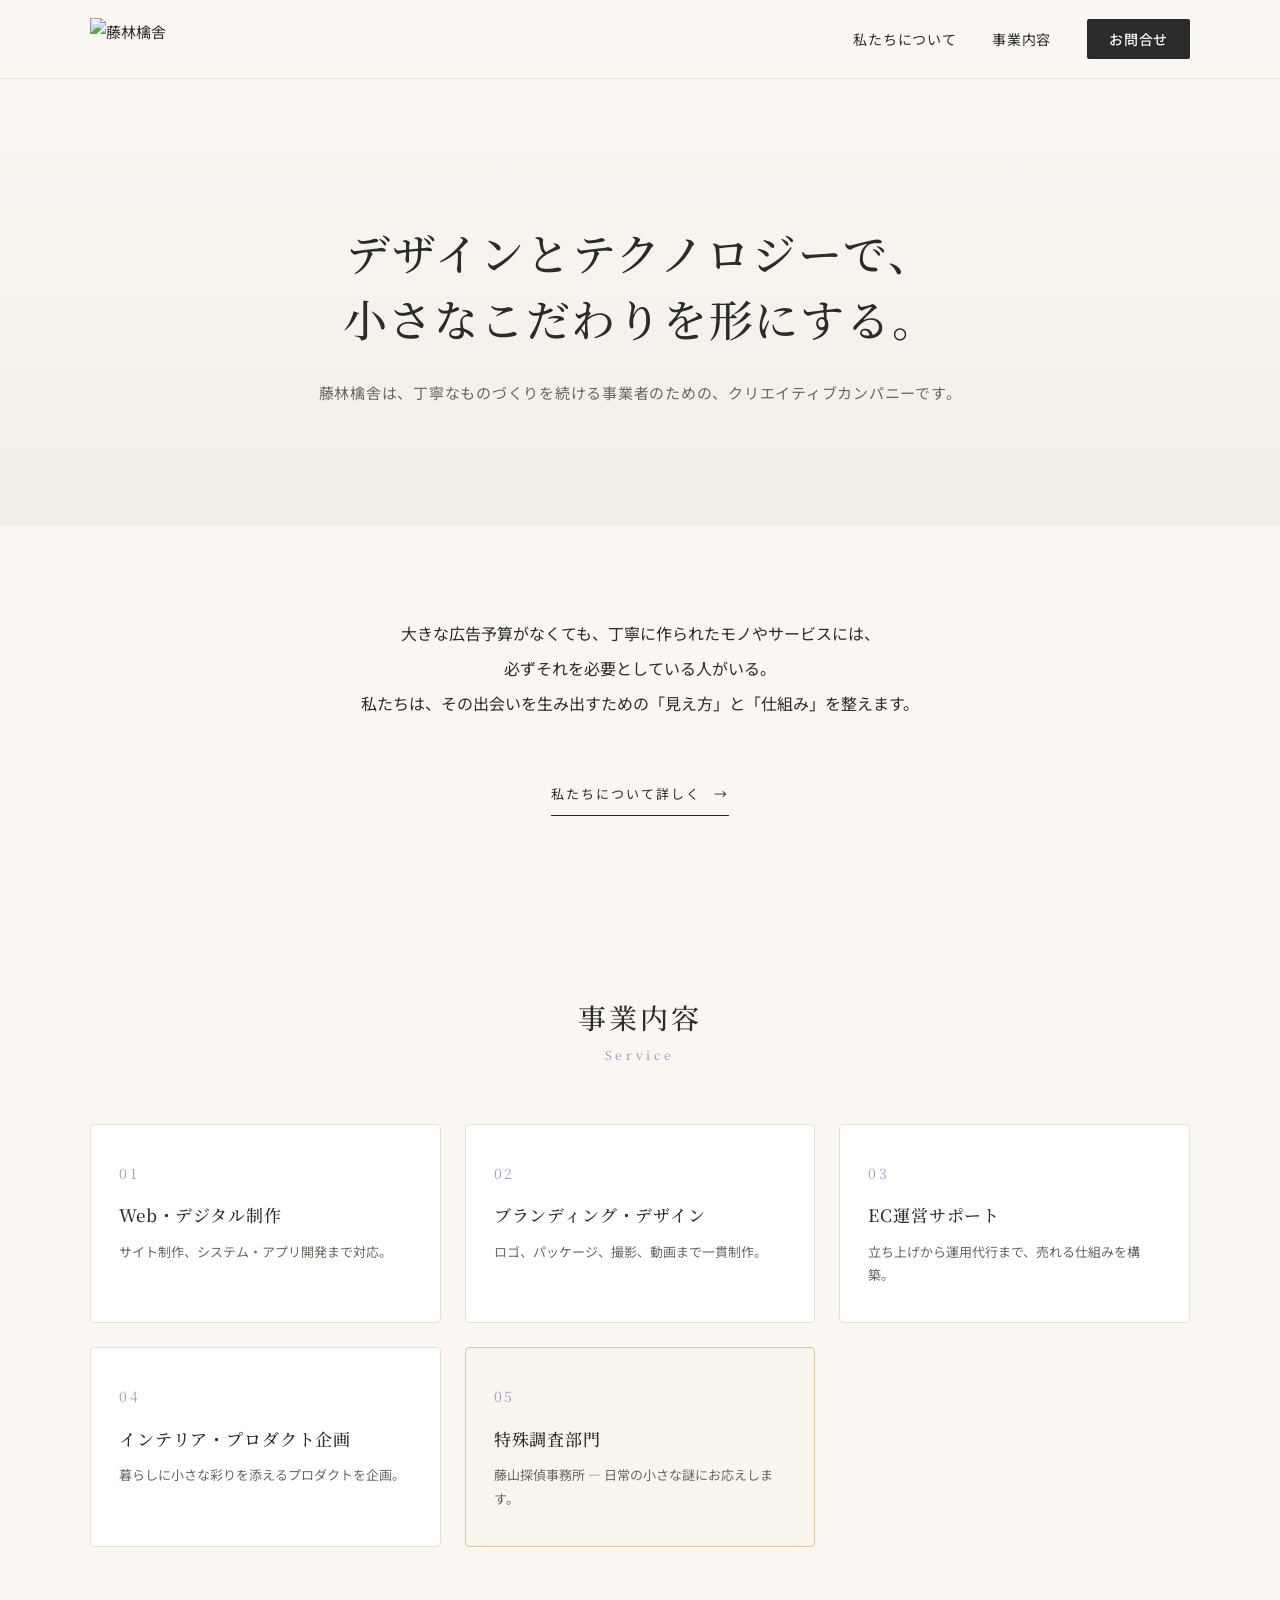
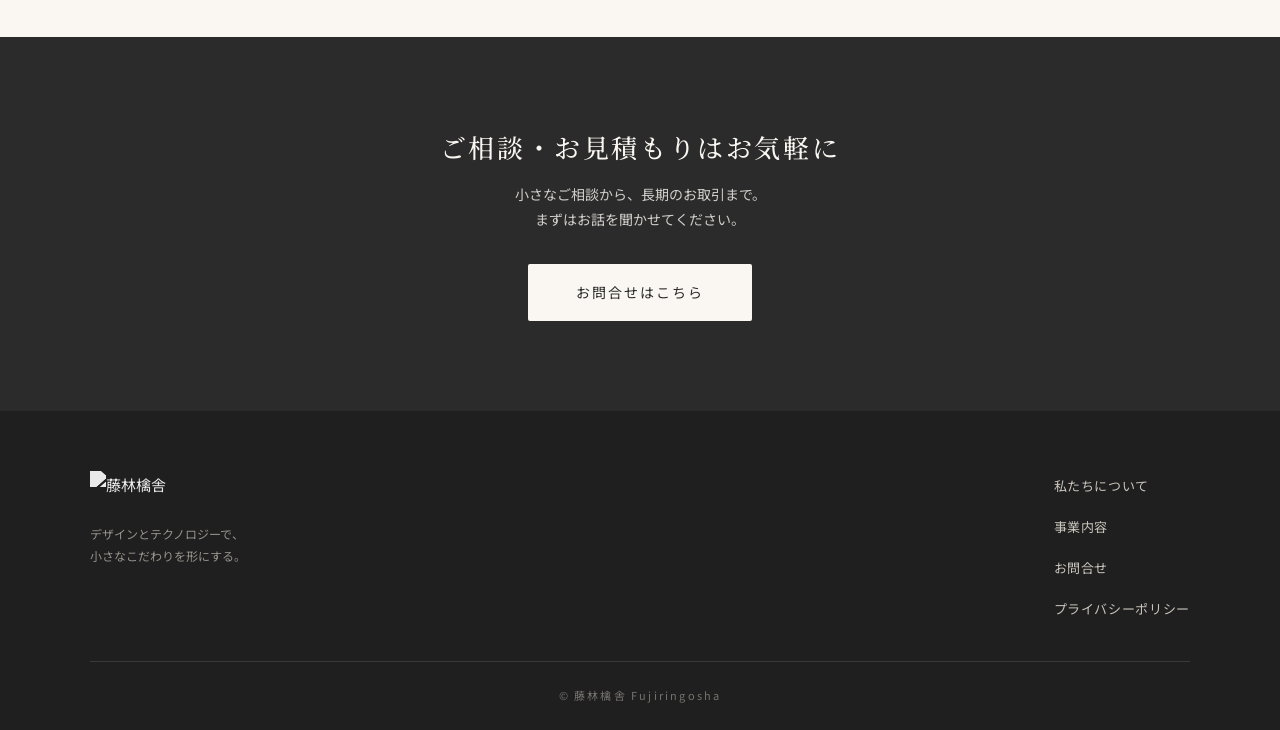
==== index.html @ e3a3d270 "Add files via upload" ====
<!DOCTYPE html>
<html lang="ja">
<head>
<meta charset="UTF-8">
<meta name="viewport" content="width=device-width, initial-scale=1.0">
<meta name="robots" content="noindex">
<title>藤林檎舎 | デザインとテクノロジーで、小さなこだわりを形にする。</title>
<meta name="description" content="藤林檎舎は、Web制作・ブランディング・EC運営サポート・プロダクト企画を手がけるクリエイティブカンパニーです。">
<link rel="stylesheet" href="css/style.css">
<link rel="preconnect" href="https://fonts.googleapis.com">
<link rel="preconnect" href="https://fonts.gstatic.com" crossorigin>
<link href="https://fonts.googleapis.com/css2?family=Noto+Sans+JP:wght@400;500;700&family=Noto+Serif+JP:wght@500;700&display=swap" rel="stylesheet">
</head>
<body>

<header class="site-header">
  <div class="container header-inner">
    <a href="index.html" class="logo">
      <img src="https://fujiringosha.ikakoworks.com/logo_FUJIRINGOSHA.png" alt="藤林檎舎">
    </a>
    <nav class="global-nav">
      <ul>
        <li><a href="about.html">私たちについて</a></li>
        <li><a href="service.html">事業内容</a></li>
        <li><a href="contact.html" class="nav-cta">お問合せ</a></li>
      </ul>
    </nav>
    <button class="hamburger" aria-label="メニュー"><span></span><span></span><span></span></button>
  </div>
</header>

<main>
  <section class="hero">
    <div class="container">
      <h1 class="hero-copy">
        デザインとテクノロジーで、<br>
        小さなこだわりを形にする。
      </h1>
      <p class="hero-sub">藤林檎舎は、丁寧なものづくりを続ける事業者のための、クリエイティブカンパニーです。</p>
    </div>
  </section>

  <section class="section about-intro">
    <div class="container">
      <p class="lead">
        大きな広告予算がなくても、丁寧に作られたモノやサービスには、<br>
        必ずそれを必要としている人がいる。<br>
        私たちは、その出会いを生み出すための「見え方」と「仕組み」を整えます。
      </p>
      <a href="about.html" class="btn-line">私たちについて詳しく <span>→</span></a>
    </div>
  </section>

  <section class="section service-list-section">
    <div class="container">
      <h2 class="section-title">事業内容<span>Service</span></h2>
      <div class="service-grid">
        <a href="service.html#web" class="service-card">
          <span class="service-num">01</span>
          <h3>Web・デジタル制作</h3>
          <p>サイト制作、システム・アプリ開発まで対応。</p>
        </a>
        <a href="service.html#design" class="service-card">
          <span class="service-num">02</span>
          <h3>ブランディング・デザイン</h3>
          <p>ロゴ、パッケージ、撮影、動画まで一貫制作。</p>
        </a>
        <a href="service.html#ec" class="service-card">
          <span class="service-num">03</span>
          <h3>EC運営サポート</h3>
          <p>立ち上げから運用代行まで、売れる仕組みを構築。</p>
        </a>
        <a href="service.html#product" class="service-card">
          <span class="service-num">04</span>
          <h3>インテリア・プロダクト企画</h3>
          <p>暮らしに小さな彩りを添えるプロダクトを企画。</p>
        </a>
        <a href="service.html#investigation" class="service-card special">
          <span class="service-num">05</span>
          <h3>特殊調査部門</h3>
          <p>藤山探偵事務所 — 日常の小さな謎にお応えします。</p>
        </a>
      </div>
    </div>
  </section>

  <section class="section cta-section">
    <div class="container">
      <h2>ご相談・お見積もりはお気軽に</h2>
      <p>小さなご相談から、長期のお取引まで。<br>まずはお話を聞かせてください。</p>
      <a href="contact.html" class="btn-primary">お問合せはこちら</a>
    </div>
  </section>
</main>

<footer class="site-footer">
  <div class="container footer-inner">
    <div class="footer-left">
      <img src="https://fujiringosha.ikakoworks.com/logo_FUJIRINGOSHA.png" alt="藤林檎舎" class="footer-logo">
      <p class="footer-tagline">デザインとテクノロジーで、<br>小さなこだわりを形にする。</p>
    </div>
    <nav class="footer-nav">
      <ul>
        <li><a href="about.html">私たちについて</a></li>
        <li><a href="service.html">事業内容</a></li>
        <li><a href="contact.html">お問合せ</a></li>
        <li><a href="privacy.html">プライバシーポリシー</a></li>
      </ul>
    </nav>
  </div>
  <p class="copyright">© 藤林檎舎 Fujiringosha</p>
</footer>

<script>
  document.querySelector('.hamburger').addEventListener('click', function() {
    document.querySelector('.global-nav').classList.toggle('open');
    this.classList.toggle('active');
  });
</script>

</body>
</html>
---- css/style.css ----
/* ========== Reset & Base ========== */
*, *::before, *::after { box-sizing: border-box; margin: 0; padding: 0; }
html { scroll-behavior: smooth; }
body {
  font-family: 'Noto Sans JP', -apple-system, BlinkMacSystemFont, sans-serif;
  color: #2B2B2B;
  background: #FAF7F2;
  line-height: 1.8;
  font-size: 15px;
  -webkit-font-smoothing: antialiased;
}
img { max-width: 100%; height: auto; display: block; }
a { color: inherit; text-decoration: none; transition: opacity .2s; }
a:hover { opacity: .65; }
ul { list-style: none; }
h1, h2, h3 { font-family: 'Noto Serif JP', serif; font-weight: 500; line-height: 1.5; }

/* ========== Layout ========== */
.container { width: 90%; max-width: 1100px; margin: 0 auto; }
.container.narrow { max-width: 760px; }
.section { padding: 90px 0; }
.section.bg-soft { background: #F2EEE6; }

/* ========== Header ========== */
.site-header {
  background: rgba(250, 247, 242, 0.95);
  backdrop-filter: blur(8px);
  position: sticky;
  top: 0;
  z-index: 100;
  border-bottom: 1px solid #E8E2D6;
}
.header-inner {
  display: flex;
  justify-content: space-between;
  align-items: center;
  padding: 18px 0;
}
.logo img { height: 42px; width: auto; }
.global-nav ul { display: flex; gap: 36px; align-items: center; }
.global-nav a { font-size: 14px; letter-spacing: .05em; }
.nav-cta {
  background: #2B2B2B;
  color: #FAF7F2 !important;
  padding: 10px 22px;
  border-radius: 2px;
  font-weight: 500;
}
.nav-cta:hover { opacity: .85; }
.hamburger {
  display: none;
  background: none;
  border: none;
  cursor: pointer;
  width: 32px;
  height: 32px;
  flex-direction: column;
  justify-content: center;
  gap: 6px;
}
.hamburger span {
  display: block;
  width: 24px;
  height: 1.5px;
  background: #2B2B2B;
  transition: transform .3s;
}

/* ========== Hero ========== */
.hero {
  padding: 140px 0 120px;
  background: linear-gradient(180deg, #FAF7F2 0%, #F2EEE6 100%);
  text-align: center;
}
.hero-copy {
  font-size: clamp(28px, 4vw, 44px);
  letter-spacing: .04em;
  margin-bottom: 28px;
}
.hero-sub {
  font-size: 15px;
  color: #6B6660;
  letter-spacing: .05em;
}

.page-hero {
  padding: 80px 0 60px;
  background: #F2EEE6;
  text-align: center;
}
.page-hero-en {
  font-family: 'Noto Serif JP', serif;
  font-size: 13px;
  letter-spacing: .3em;
  color: #A89BC9;
  margin-bottom: 8px;
  text-transform: uppercase;
}
.page-hero h1 {
  font-size: clamp(26px, 3.5vw, 36px);
  letter-spacing: .08em;
}

/* ========== Section Common ========== */
.section-title {
  text-align: center;
  font-size: 28px;
  letter-spacing: .1em;
  margin-bottom: 60px;
  position: relative;
}
.section-title span {
  display: block;
  font-size: 12px;
  color: #A89BC9;
  letter-spacing: .3em;
  margin-top: 8px;
  font-family: 'Noto Serif JP', serif;
}
.block-title {
  font-size: 22px;
  letter-spacing: .08em;
  margin: 40px 0 20px;
  padding-bottom: 10px;
  border-bottom: 1px solid #D9D2C4;
}
.block-title:first-child { margin-top: 0; }
.lead {
  text-align: center;
  font-size: 16px;
  line-height: 2.2;
  margin-bottom: 30px;
}
.big-copy {
  font-family: 'Noto Serif JP', serif;
  font-size: clamp(22px, 3vw, 30px);
  letter-spacing: .08em;
  color: #2B2B2B;
  margin: 20px 0 30px;
  line-height: 1.6;
}

/* ========== Service Grid ========== */
.service-grid {
  display: grid;
  grid-template-columns: repeat(auto-fit, minmax(260px, 1fr));
  gap: 24px;
}
.service-card {
  background: #FFFFFF;
  padding: 36px 28px;
  border: 1px solid #E8E2D6;
  border-radius: 4px;
  transition: transform .3s, box-shadow .3s;
  display: block;
}
.service-card:hover {
  transform: translateY(-4px);
  box-shadow: 0 8px 24px rgba(0,0,0,.06);
  opacity: 1;
}
.service-num {
  display: block;
  font-family: 'Noto Serif JP', serif;
  color: #A89BC9;
  font-size: 14px;
  letter-spacing: .2em;
  margin-bottom: 16px;
}
.service-card h3 {
  font-size: 17px;
  margin-bottom: 12px;
  letter-spacing: .05em;
}
.service-card p {
  font-size: 13px;
  color: #6B6660;
  line-height: 1.8;
}
.service-card.special {
  background: #F8F5EC;
  border-color: #D9C9A8;
}

/* ========== Service Detail ========== */
.service-num-large {
  font-family: 'Noto Serif JP', serif;
  color: #A89BC9;
  font-size: 14px;
  letter-spacing: .3em;
  margin-bottom: 12px;
}
.service-title {
  font-size: clamp(22px, 3vw, 30px);
  letter-spacing: .08em;
  margin-bottom: 30px;
  padding-bottom: 20px;
  border-bottom: 2px solid #2B2B2B;
}
.service-title .sub-name {
  display: block;
  font-size: 14px;
  color: #6B6660;
  margin-top: 8px;
  letter-spacing: .1em;
}
.sub-title {
  font-size: 16px;
  font-family: 'Noto Sans JP', sans-serif;
  font-weight: 700;
  margin: 30px 0 14px;
  letter-spacing: .05em;
}
.dot-list li {
  padding: 8px 0 8px 20px;
  position: relative;
  border-bottom: 1px dashed #E0DACC;
  font-size: 14.5px;
}
.dot-list li::before {
  content: '';
  width: 6px;
  height: 6px;
  background: #A89BC9;
  border-radius: 50%;
  position: absolute;
  left: 0;
  top: 18px;
}
.note {
  margin-top: 24px;
  padding: 16px 20px;
  background: #F8F5EC;
  border-left: 3px solid #A89BC9;
  font-size: 13.5px;
  color: #5A554E;
}
.caution {
  margin-top: 16px;
  font-size: 12.5px;
  color: #888;
  font-style: italic;
}

/* ========== About ========== */
.about-intro { text-align: center; }
.btn-line {
  display: inline-block;
  margin-top: 20px;
  padding: 10px 0;
  border-bottom: 1px solid #2B2B2B;
  font-size: 13px;
  letter-spacing: .15em;
}
.btn-line span { margin-left: 8px; transition: margin-left .3s; }
.btn-line:hover span { margin-left: 16px; }

.company-table {
  width: 100%;
  border-collapse: collapse;
}
.company-table th,
.company-table td {
  padding: 18px 12px;
  text-align: left;
  border-bottom: 1px solid #E0DACC;
  font-size: 14.5px;
  vertical-align: top;
}
.company-table th {
  width: 30%;
  font-weight: 500;
  color: #6B6660;
}
.history div {
  display: flex;
  gap: 30px;
  padding: 20px 0;
  border-bottom: 1px solid #E0DACC;
}
.history dt {
  flex: 0 0 100px;
  font-family: 'Noto Serif JP', serif;
  color: #A89BC9;
  letter-spacing: .1em;
}
.history dd { flex: 1; font-size: 14.5px; }

/* ========== CTA ========== */
.cta-section {
  background: #2B2B2B;
  color: #FAF7F2;
  text-align: center;
}
.cta-section h2 {
  font-size: clamp(20px, 2.5vw, 26px);
  letter-spacing: .1em;
  margin-bottom: 16px;
}
.cta-section p { margin-bottom: 32px; font-size: 14px; opacity: .8; }
.btn-primary {
  display: inline-block;
  background: #FAF7F2;
  color: #2B2B2B !important;
  padding: 16px 48px;
  letter-spacing: .15em;
  font-size: 14px;
  border-radius: 2px;
  border: none;
  cursor: pointer;
  font-family: inherit;
}
.btn-primary:hover { opacity: .85; }

/* ========== Form ========== */
.contact-form { margin-top: 40px; }
.form-row { margin-bottom: 28px; }
.form-row label {
  display: block;
  font-size: 14px;
  font-weight: 500;
  margin-bottom: 10px;
  letter-spacing: .05em;
}
.required {
  display: inline-block;
  background: #C9484A;
  color: #fff;
  font-size: 10px;
  padding: 2px 8px;
  margin-left: 8px;
  border-radius: 2px;
  letter-spacing: .1em;
}
.form-row input,
.form-row select,
.form-row textarea {
  width: 100%;
  padding: 14px 16px;
  border: 1px solid #D9D2C4;
  background: #FFFFFF;
  border-radius: 2px;
  font-size: 15px;
  font-family: inherit;
  color: #2B2B2B;
}
.form-row input:focus,
.form-row select:focus,
.form-row textarea:focus {
  outline: none;
  border-color: #A89BC9;
}
.check-row label { display: flex; align-items: center; gap: 10px; font-weight: 400; }
.check-row a { text-decoration: underline; }
.submit-row { text-align: center; margin-top: 40px; }

/* ========== Footer ========== */
.site-footer {
  background: #1F1F1F;
  color: #C9C4BC;
  padding: 60px 0 24px;
}
.footer-inner {
  display: flex;
  justify-content: space-between;
  align-items: flex-start;
  gap: 40px;
  flex-wrap: wrap;
  padding-bottom: 40px;
  border-bottom: 1px solid #3A3A3A;
}
.footer-logo {
  height: 36px;
  margin-bottom: 16px;
  filter: brightness(0) invert(1);
  opacity: .9;
}
.footer-tagline { font-size: 12px; line-height: 1.8; opacity: .7; }
.footer-nav ul { display: flex; flex-direction: column; gap: 14px; }
.footer-nav a { font-size: 13px; letter-spacing: .05em; }
.copyright {
  text-align: center;
  font-size: 11px;
  letter-spacing: .2em;
  margin-top: 24px;
  opacity: .5;
}

/* ========== Responsive ========== */
@media (max-width: 767px) {
  .section { padding: 60px 0; }
  .hero { padding: 80px 0 70px; }
  .hamburger { display: flex; }
  .global-nav {
    position: fixed;
    top: 78px;
    left: 0;
    right: 0;
    background: #FAF7F2;
    border-bottom: 1px solid #E8E2D6;
    transform: translateY(-120%);
    transition: transform .3s;
  }
  .global-nav.open { transform: translateY(0); }
  .global-nav ul {
    flex-direction: column;
    padding: 24px;
    gap: 20px;
  }
  .nav-cta { display: inline-block; }
  .footer-inner { flex-direction: column; }
  .history div { flex-direction: column; gap: 8px; }
  .history dt { flex: none; }
  .company-table th, .company-table td { display: block; width: 100%; }
  .company-table th { padding-bottom: 4px; }
  .company-table td { padding-top: 4px; padding-bottom: 18px; }
}
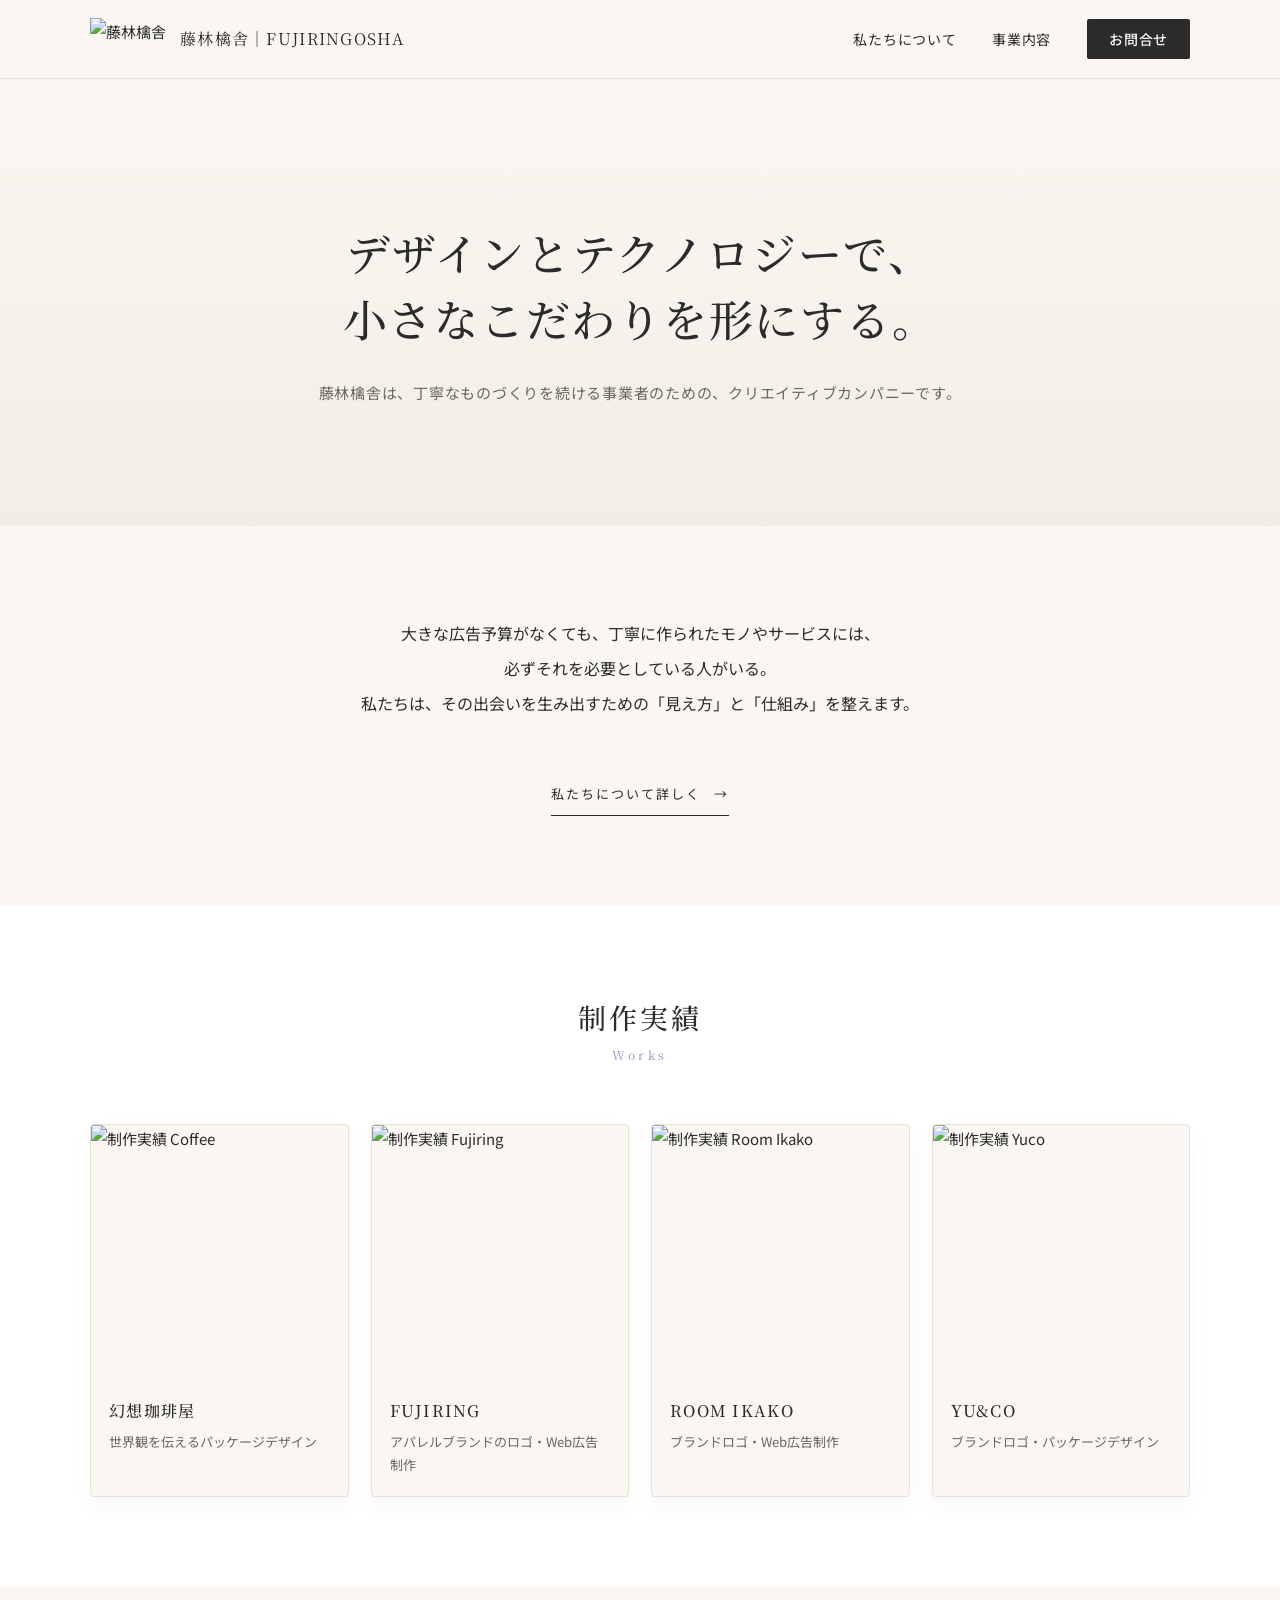
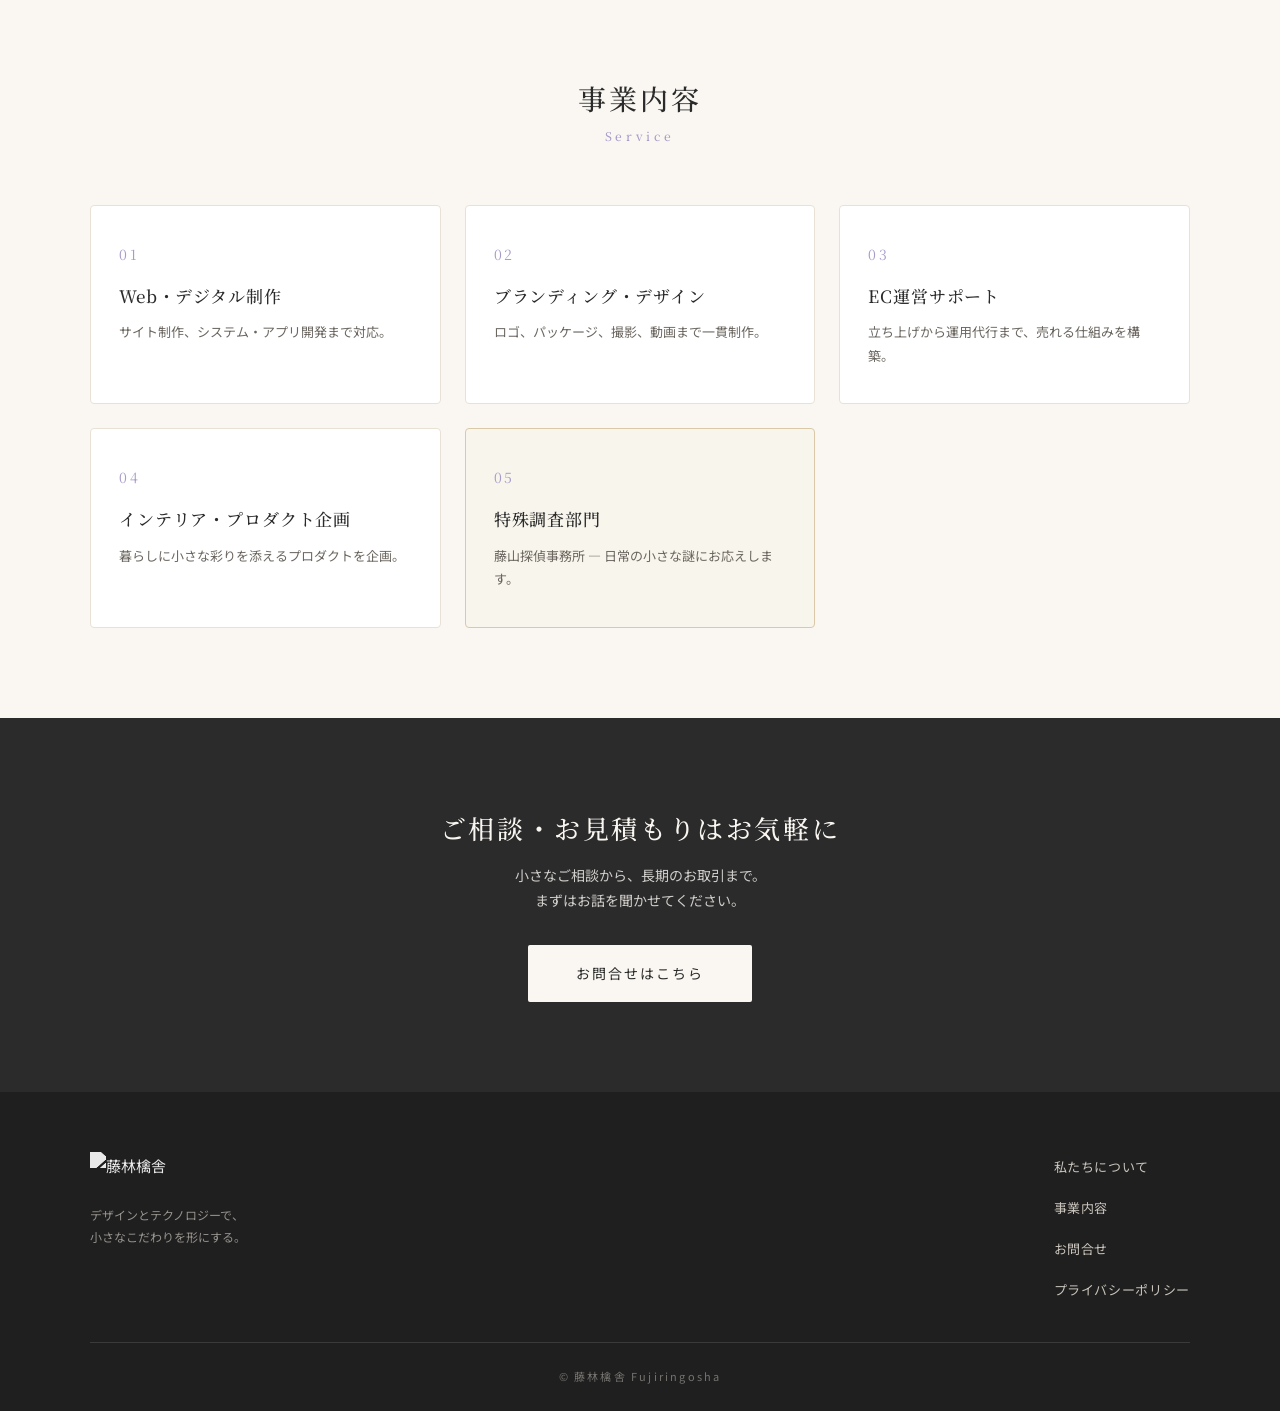
==== commit db86eac6: "Add files via upload" ====
--- a/index.html
+++ b/index.html
@@ -4,9 +4,10 @@
 <meta charset="UTF-8">
 <meta name="viewport" content="width=device-width, initial-scale=1.0">
 <meta name="robots" content="noindex">
-<title>藤林檎舎 | デザインとテクノロジーで、小さなこだわりを形にする。</title>
-<meta name="description" content="藤林檎舎は、Web制作・ブランディング・EC運営サポート・プロダクト企画を手がけるクリエイティブカンパニーです。">
-<link rel="stylesheet" href="css/style.css">
+<title>藤林檎舎 | デザインとテクノロジーで、小さなこだわりを形にする。</title>
+<meta name="description" content="藤林檎舎は、Web制作・ブランディング・EC運営サポート・プロダクト企画を手がけるクリエイティブカンパニーです。">
+<link rel="icon" href="https://fujiringosha.ikakoworks.com/favicon.png" type="image/png">
+<link rel="stylesheet" href="css/style.css">
 <link rel="preconnect" href="https://fonts.googleapis.com">
 <link rel="preconnect" href="https://fonts.gstatic.com" crossorigin>
 <link href="https://fonts.googleapis.com/css2?family=Noto+Sans+JP:wght@400;500;700&family=Noto+Serif+JP:wght@500;700&display=swap" rel="stylesheet">
@@ -15,9 +16,10 @@
 
 <header class="site-header">
   <div class="container header-inner">
-    <a href="index.html" class="logo">
-      <img src="https://fujiringosha.ikakoworks.com/logo_FUJIRINGOSHA.png" alt="藤林檎舎">
-    </a>
+    <a href="index.html" class="logo">
+      <img src="https://fujiringosha.ikakoworks.com/logo_FUJIRINGOSHA.png" alt="藤林檎舎">
+      <span class="logo-name">藤林檎舎｜FUJIRINGOSHA</span>
+    </a>
     <nav class="global-nav">
       <ul>
         <li><a href="about.html">私たちについて</a></li>
@@ -49,11 +51,47 @@
       </p>
       <a href="about.html" class="btn-line">私たちについて詳しく <span>→</span></a>
     </div>
-  </section>
-
-  <section class="section service-list-section">
-    <div class="container">
-      <h2 class="section-title">事業内容<span>Service</span></h2>
+  </section>
+
+  <section class="section works-section">
+    <div class="container">
+      <h2 class="section-title">制作実績<span>Works</span></h2>
+      <div class="works-grid">
+        <article class="work-card">
+          <img src="https://fujiringosha.ikakoworks.com/seisaku_coffee.png" alt="制作実績 Coffee">
+          <div class="work-body">
+            <h3>幻想珈琲屋</h3>
+            <p>世界観を伝えるパッケージデザイン</p>
+          </div>
+        </article>
+        <article class="work-card">
+          <img src="https://fujiringosha.ikakoworks.com/seisaku_fujiring.png" alt="制作実績 Fujiring">
+          <div class="work-body">
+            <h3>FUJIRING</h3>
+            <p>アパレルブランドのロゴ・Web広告制作</p>
+          </div>
+        </article>
+        <article class="work-card">
+          <img src="https://fujiringosha.ikakoworks.com/seisaku_roomikako.png" alt="制作実績 Room Ikako">
+          <div class="work-body">
+            <h3>ROOM IKAKO</h3>
+            <p>ブランドロゴ・Web広告制作</p>
+          </div>
+        </article>
+        <article class="work-card">
+          <img src="https://fujiringosha.ikakoworks.com/seisaku_yuco.png" alt="制作実績 Yuco">
+          <div class="work-body">
+            <h3>YU&amp;CO</h3>
+            <p>ブランドロゴ・パッケージデザイン</p>
+          </div>
+        </article>
+      </div>
+    </div>
+  </section>
+
+  <section class="section service-list-section">
+    <div class="container">
+      <h2 class="section-title">事業内容<span>Service</span></h2>
       <div class="service-grid">
         <a href="service.html#web" class="service-card">
           <span class="service-num">01</span>
--- a/css/style.css
+++ b/css/style.css
@@ -36,7 +36,18 @@
   align-items: center;
   padding: 18px 0;
 }
-.logo img { height: 42px; width: auto; }
+.logo {
+  display: inline-flex;
+  align-items: center;
+  gap: 14px;
+}
+.logo img { height: 42px; width: auto; }
+.logo-name {
+  font-family: 'Noto Serif JP', serif;
+  font-size: 16px;
+  letter-spacing: .08em;
+  white-space: nowrap;
+}
 .global-nav ul { display: flex; gap: 36px; align-items: center; }
 .global-nav a { font-size: 14px; letter-spacing: .05em; }
 .nav-cta {
@@ -177,14 +188,50 @@
   color: #6B6660;
   line-height: 1.8;
 }
-.service-card.special {
-  background: #F8F5EC;
-  border-color: #D9C9A8;
-}
-
-/* ========== Service Detail ========== */
-.service-num-large {
-  font-family: 'Noto Serif JP', serif;
+.service-card.special {
+  background: #F8F5EC;
+  border-color: #D9C9A8;
+}
+
+/* ========== Works ========== */
+.works-section { background: #FFFFFF; }
+.works-grid {
+  display: grid;
+  grid-template-columns: repeat(4, 1fr);
+  gap: 22px;
+}
+.work-card {
+  overflow: hidden;
+  border: 1px solid #E8E2D6;
+  border-radius: 4px;
+  background: #FAF7F2;
+  box-shadow: 0 8px 22px rgba(0,0,0,.04);
+}
+.work-card img {
+  width: 100%;
+  aspect-ratio: 1 / 1;
+  object-fit: cover;
+  transition: transform .35s;
+}
+.work-card:hover img { transform: scale(1.04); }
+.work-body {
+  padding: 18px 18px 20px;
+}
+.work-body h3 {
+  font-family: 'Noto Serif JP', serif;
+  font-size: 16px;
+  letter-spacing: .08em;
+  margin-bottom: 8px;
+}
+.work-body p {
+  color: #6B6660;
+  font-size: 13px;
+  line-height: 1.7;
+}
+
+/* ========== Service Detail ========== */
+.service-num-large {
+  font-family: 'Noto Serif JP', serif;
   color: #A89BC9;
   font-size: 14px;
   letter-spacing: .3em;
@@ -252,12 +299,25 @@
   font-size: 13px;
   letter-spacing: .15em;
 }
-.btn-line span { margin-left: 8px; transition: margin-left .3s; }
-.btn-line:hover span { margin-left: 16px; }
-
-.company-table {
-  width: 100%;
-  border-collapse: collapse;
+.btn-line span { margin-left: 8px; transition: margin-left .3s; }
+.btn-line:hover span { margin-left: 16px; }
+
+.office-photo {
+  margin-top: 42px;
+  overflow: hidden;
+  border-radius: 4px;
+  border: 1px solid #E8E2D6;
+  background: #FFFFFF;
+}
+.office-photo img {
+  width: 100%;
+  aspect-ratio: 16 / 9;
+  object-fit: cover;
+}
+
+.company-table {
+  width: 100%;
+  border-collapse: collapse;
 }
 .company-table th,
 .company-table td {
@@ -388,9 +448,12 @@
 
 /* ========== Responsive ========== */
 @media (max-width: 767px) {
-  .section { padding: 60px 0; }
-  .hero { padding: 80px 0 70px; }
-  .hamburger { display: flex; }
+  .section { padding: 60px 0; }
+  .hero { padding: 80px 0 70px; }
+  .logo { gap: 10px; }
+  .logo img { height: 34px; }
+  .logo-name { font-size: 12px; letter-spacing: .04em; }
+  .hamburger { display: flex; }
   .global-nav {
     position: fixed;
     top: 78px;
@@ -408,8 +471,9 @@
     gap: 20px;
   }
   .nav-cta { display: inline-block; }
-  .footer-inner { flex-direction: column; }
-  .history div { flex-direction: column; gap: 8px; }
+  .footer-inner { flex-direction: column; }
+  .works-grid { grid-template-columns: repeat(2, 1fr); gap: 14px; }
+  .history div { flex-direction: column; gap: 8px; }
   .history dt { flex: none; }
   .company-table th, .company-table td { display: block; width: 100%; }
   .company-table th { padding-bottom: 4px; }
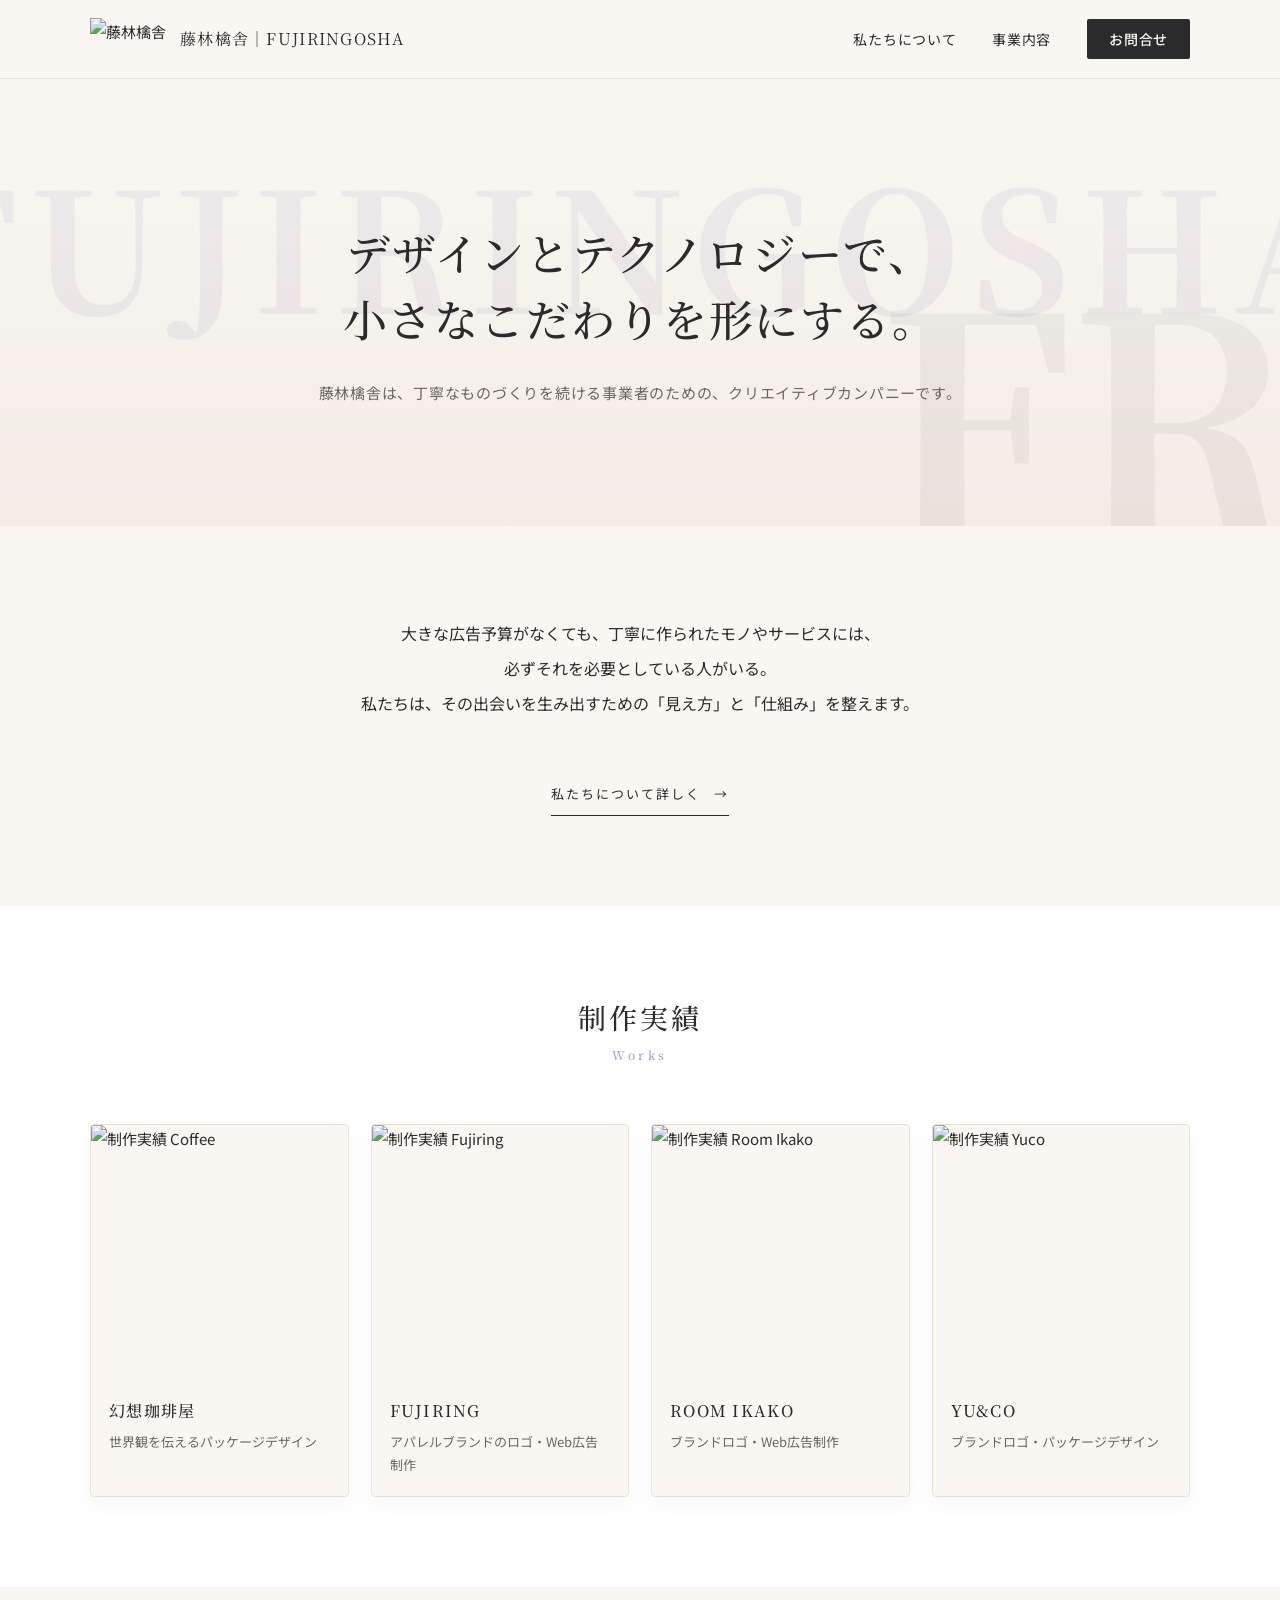
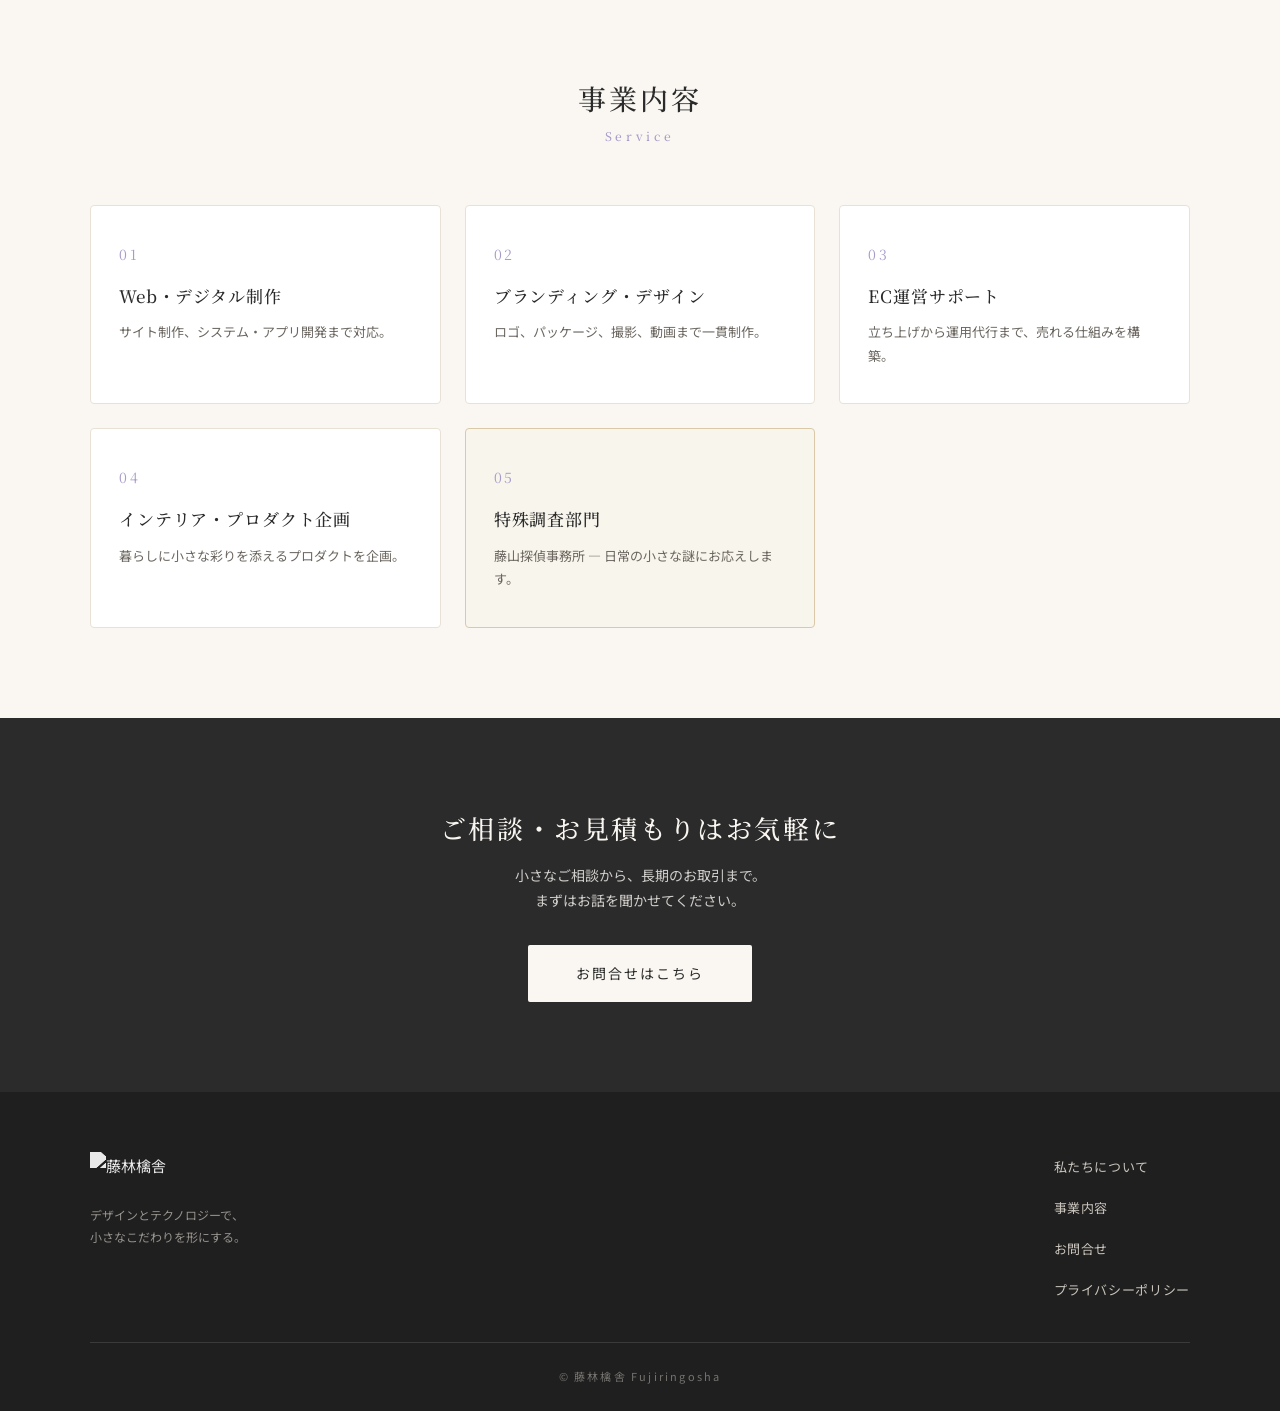
==== commit 641d7b20: "Add files via upload" ====
--- a/index.html
+++ b/index.html
@@ -6,7 +6,7 @@
 <meta name="robots" content="noindex">
 <title>藤林檎舎 | デザインとテクノロジーで、小さなこだわりを形にする。</title>
 <meta name="description" content="藤林檎舎は、Web制作・ブランディング・EC運営サポート・プロダクト企画を手がけるクリエイティブカンパニーです。">
-<link rel="icon" href="https://fujiringosha.ikakoworks.com/favicon.png" type="image/png">
+<link rel="icon" href="https://fujiringosha.ikakoworks.com/favicon2.png" type="image/png">
 <link rel="stylesheet" href="css/style.css">
 <link rel="preconnect" href="https://fonts.googleapis.com">
 <link rel="preconnect" href="https://fonts.gstatic.com" crossorigin>
--- a/css/style.css
+++ b/css/style.css
@@ -78,16 +78,51 @@
 }
 
 /* ========== Hero ========== */
-.hero {
-  padding: 140px 0 120px;
-  background: linear-gradient(180deg, #FAF7F2 0%, #F2EEE6 100%);
-  text-align: center;
-}
-.hero-copy {
-  font-size: clamp(28px, 4vw, 44px);
-  letter-spacing: .04em;
-  margin-bottom: 28px;
-}
+.hero {
+  padding: 140px 0 120px;
+  background: linear-gradient(180deg, #FAF7F2 0%, #F2EEE6 100%);
+  text-align: center;
+  position: relative;
+  overflow: hidden;
+  isolation: isolate;
+}
+.hero::before,
+.hero::after {
+  position: absolute;
+  font-family: 'Noto Serif JP', Georgia, serif;
+  font-weight: 700;
+  line-height: 1;
+  color: rgba(168, 155, 201, .14);
+  pointer-events: none;
+  user-select: none;
+  z-index: -1;
+}
+.hero::before {
+  content: "FUJIRINGOSHA";
+  left: 50%;
+  top: 18%;
+  transform: translateX(-50%);
+  font-size: clamp(56px, 13vw, 172px);
+  letter-spacing: .06em;
+  white-space: nowrap;
+}
+.hero::after {
+  content: "FR";
+  right: -1vw;
+  bottom: -36px;
+  font-size: clamp(120px, 24vw, 320px);
+  letter-spacing: -.02em;
+  color: rgba(43, 43, 43, .055);
+}
+.hero .container {
+  position: relative;
+  z-index: 1;
+}
+.hero-copy {
+  font-size: clamp(28px, 4vw, 44px);
+  letter-spacing: .04em;
+  margin-bottom: 28px;
+}
 .hero-sub {
   font-size: 15px;
   color: #6B6660;
@@ -450,6 +485,16 @@
 @media (max-width: 767px) {
   .section { padding: 60px 0; }
   .hero { padding: 80px 0 70px; }
+  .hero::before {
+    top: 16%;
+    font-size: 54px;
+    letter-spacing: .02em;
+  }
+  .hero::after {
+    right: -18px;
+    bottom: -18px;
+    font-size: 132px;
+  }
   .logo { gap: 10px; }
   .logo img { height: 34px; }
   .logo-name { font-size: 12px; letter-spacing: .04em; }
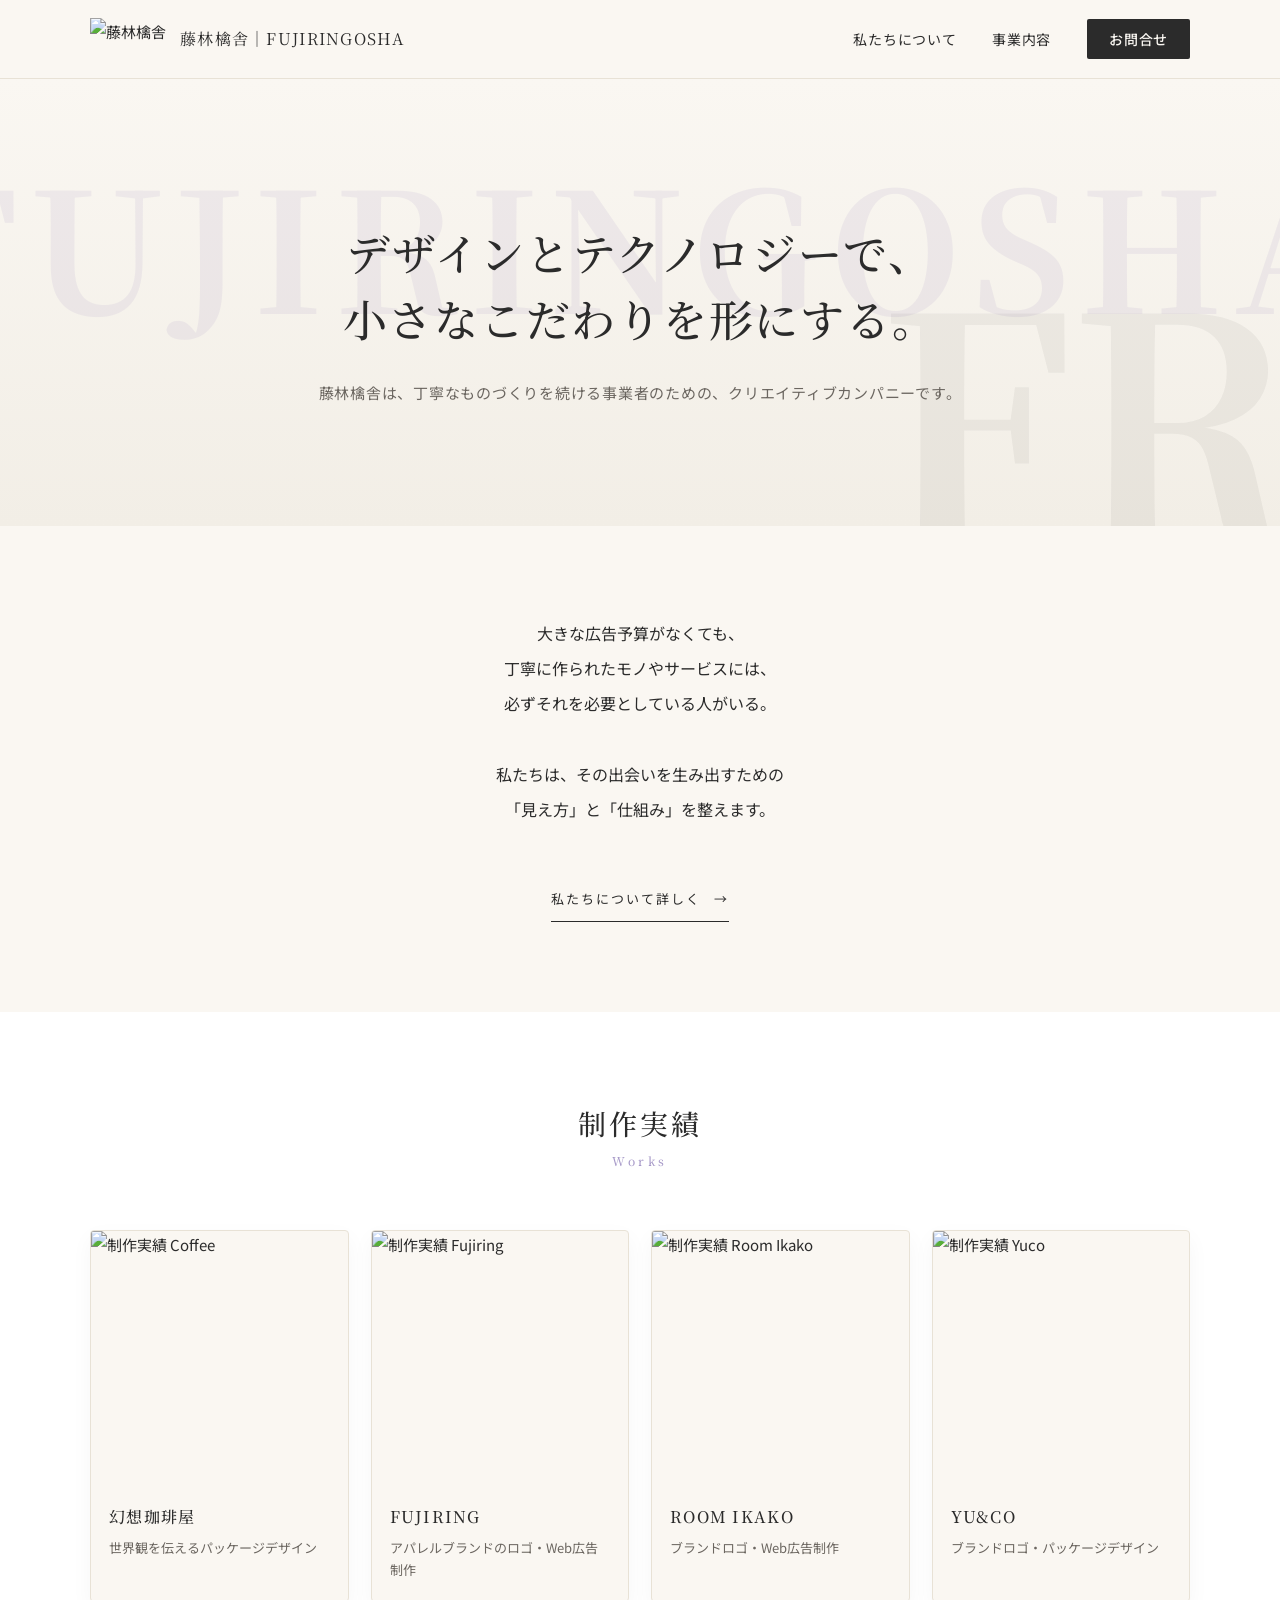
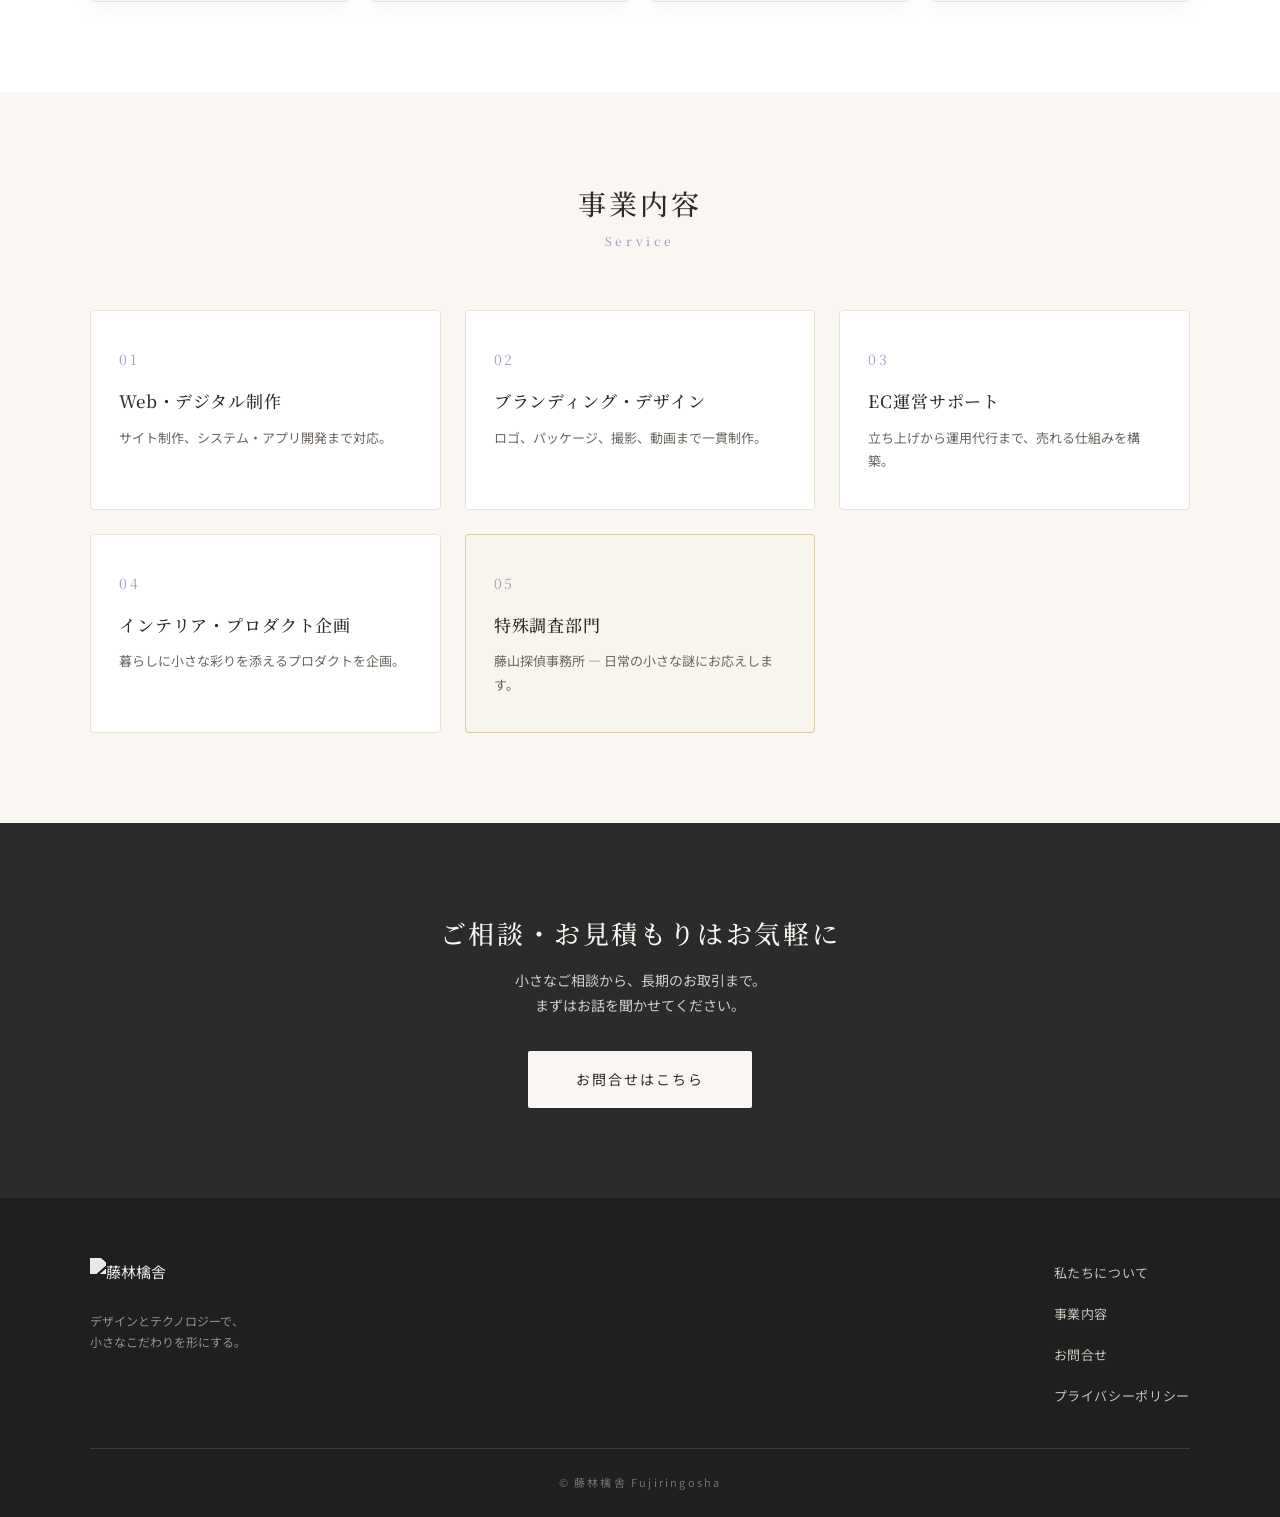
==== commit dfcfb4df: "Add files via upload" ====
--- a/index.html
+++ b/index.html
@@ -6,7 +6,7 @@
 <meta name="robots" content="noindex">
 <title>藤林檎舎 | デザインとテクノロジーで、小さなこだわりを形にする。</title>
 <meta name="description" content="藤林檎舎は、Web制作・ブランディング・EC運営サポート・プロダクト企画を手がけるクリエイティブカンパニーです。">
-<link rel="icon" href="https://fujiringosha.ikakoworks.com/favicon2.png" type="image/png">
+<link rel="icon" href="https://fujiringosha.ikakoworks.com/logo_FUJIRINGOSHA.png" type="image/png">
 <link rel="stylesheet" href="css/style.css">
 <link rel="preconnect" href="https://fonts.googleapis.com">
 <link rel="preconnect" href="https://fonts.gstatic.com" crossorigin>
@@ -44,11 +44,14 @@
 
   <section class="section about-intro">
     <div class="container">
-      <p class="lead">
-        大きな広告予算がなくても、丁寧に作られたモノやサービスには、<br>
-        必ずそれを必要としている人がいる。<br>
-        私たちは、その出会いを生み出すための「見え方」と「仕組み」を整えます。
-      </p>
+      <p class="lead">
+        大きな広告予算がなくても、<br>
+        丁寧に作られたモノやサービスには、<br>
+        必ずそれを必要としている人がいる。<br>
+        <br>
+        私たちは、その出会いを生み出すための<br>
+        「見え方」と「仕組み」を整えます。
+      </p>
       <a href="about.html" class="btn-line">私たちについて詳しく <span>→</span></a>
     </div>
   </section>
--- a/css/style.css
+++ b/css/style.css
@@ -40,6 +40,7 @@
   display: inline-flex;
   align-items: center;
   gap: 14px;
+  min-width: 0;
 }
 .logo img { height: 42px; width: auto; }
 .logo-name {
@@ -58,17 +59,18 @@
   font-weight: 500;
 }
 .nav-cta:hover { opacity: .85; }
-.hamburger {
-  display: none;
-  background: none;
-  border: none;
-  cursor: pointer;
-  width: 32px;
-  height: 32px;
-  flex-direction: column;
-  justify-content: center;
-  gap: 6px;
-}
+.hamburger {
+  display: none;
+  background: none;
+  border: none;
+  cursor: pointer;
+  width: 32px;
+  height: 32px;
+  flex: 0 0 32px;
+  flex-direction: column;
+  justify-content: center;
+  gap: 6px;
+}
 .hamburger span {
   display: block;
   width: 24px;
@@ -485,6 +487,12 @@
 @media (max-width: 767px) {
   .section { padding: 60px 0; }
   .hero { padding: 80px 0 70px; }
+  .hero-copy {
+    font-size: clamp(22px, 6vw, 25px);
+    letter-spacing: .02em;
+    line-height: 1.8;
+    white-space: nowrap;
+  }
   .hero::before {
     top: 16%;
     font-size: 54px;
@@ -495,21 +503,46 @@
     bottom: -18px;
     font-size: 132px;
   }
-  .logo { gap: 10px; }
-  .logo img { height: 34px; }
-  .logo-name { font-size: 12px; letter-spacing: .04em; }
+  .header-inner {
+    min-width: 0;
+    padding: 12px 0;
+  }
+  .logo {
+    flex: 1 1 auto;
+    gap: 8px;
+    max-width: calc(100% - 48px);
+  }
+  .logo img {
+    flex: 0 0 auto;
+    height: 30px;
+  }
+  .logo-name {
+    min-width: 0;
+    overflow: hidden;
+    text-overflow: ellipsis;
+    font-size: clamp(10px, 3.1vw, 12px);
+    letter-spacing: .03em;
+  }
   .hamburger { display: flex; }
-  .global-nav {
-    position: fixed;
-    top: 78px;
-    left: 0;
-    right: 0;
-    background: #FAF7F2;
-    border-bottom: 1px solid #E8E2D6;
-    transform: translateY(-120%);
-    transition: transform .3s;
-  }
-  .global-nav.open { transform: translateY(0); }
+  .global-nav {
+    position: absolute;
+    top: 100%;
+    left: 0;
+    right: 0;
+    background: #FAF7F2;
+    border-bottom: 1px solid #E8E2D6;
+    transform: translateY(-10px);
+    opacity: 0;
+    visibility: hidden;
+    pointer-events: none;
+    transition: transform .3s, opacity .3s, visibility .3s;
+  }
+  .global-nav.open {
+    transform: translateY(0);
+    opacity: 1;
+    visibility: visible;
+    pointer-events: auto;
+  }
   .global-nav ul {
     flex-direction: column;
     padding: 24px;
